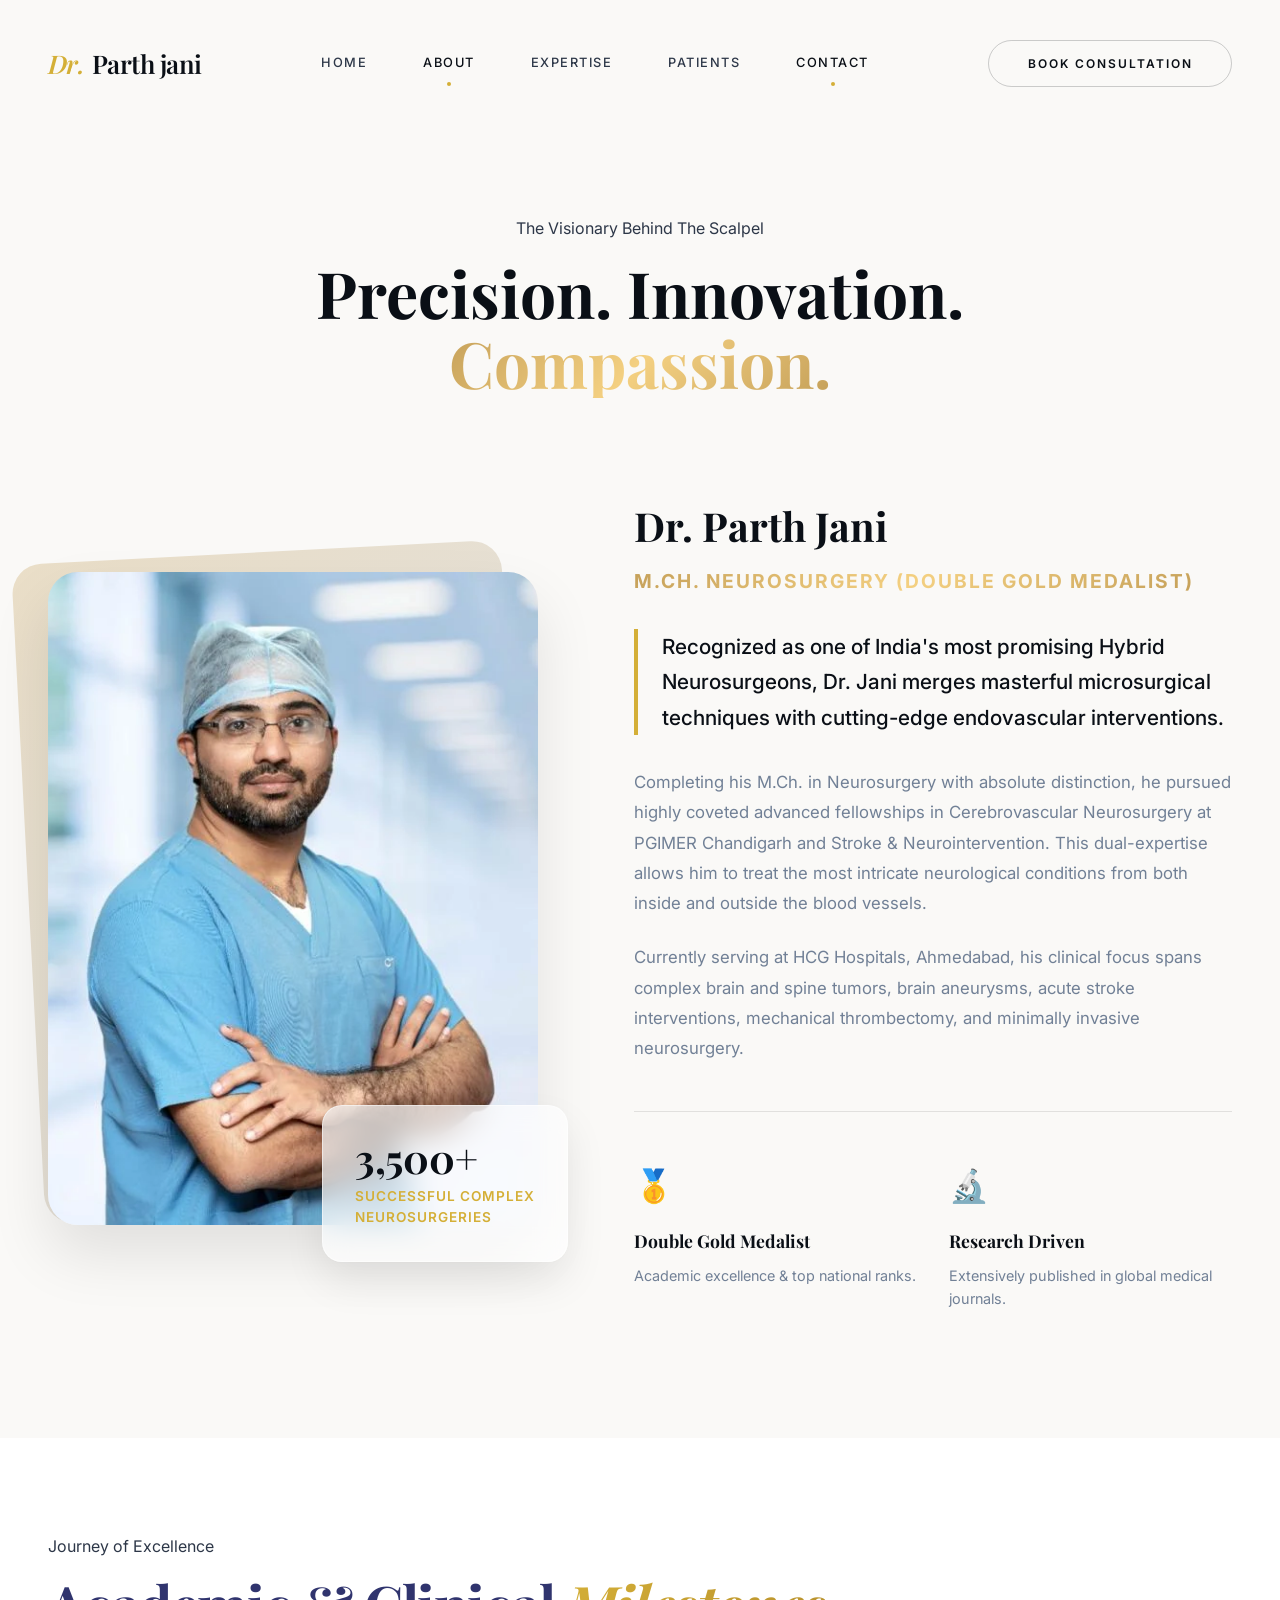
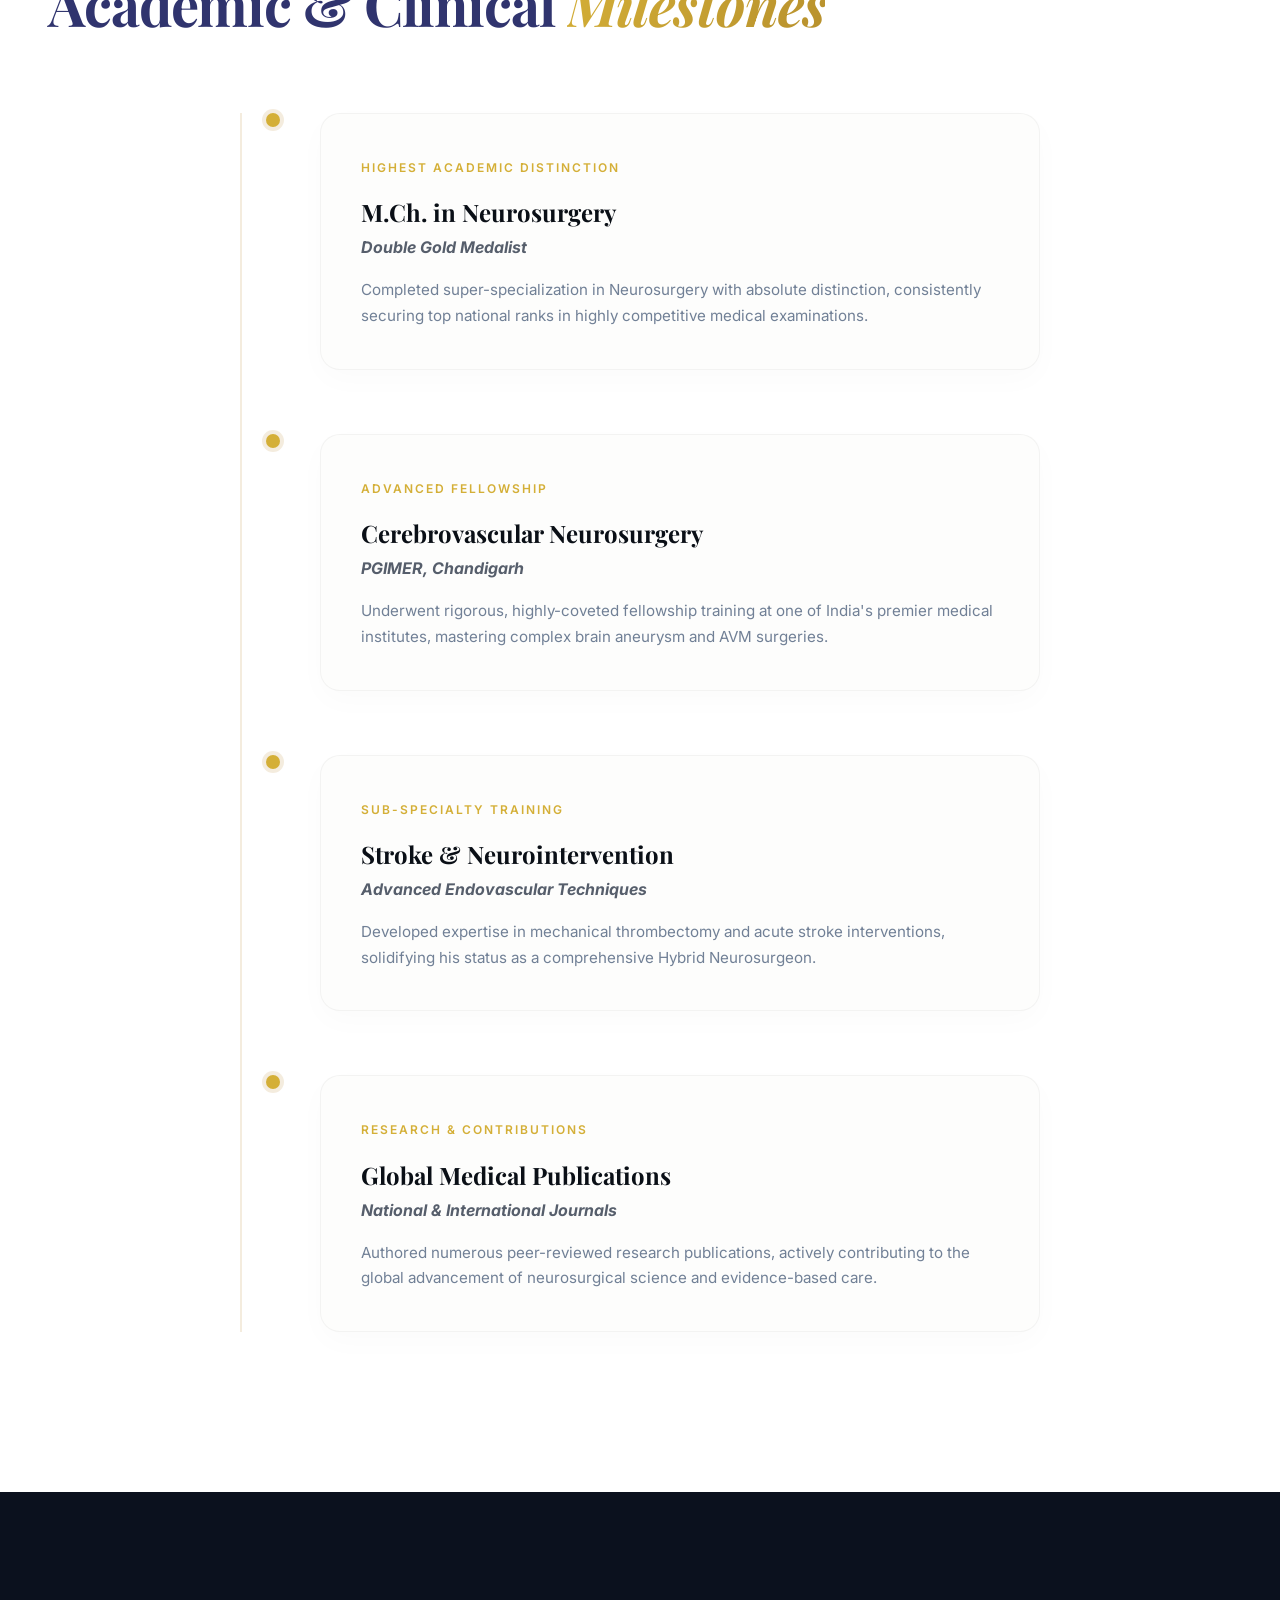
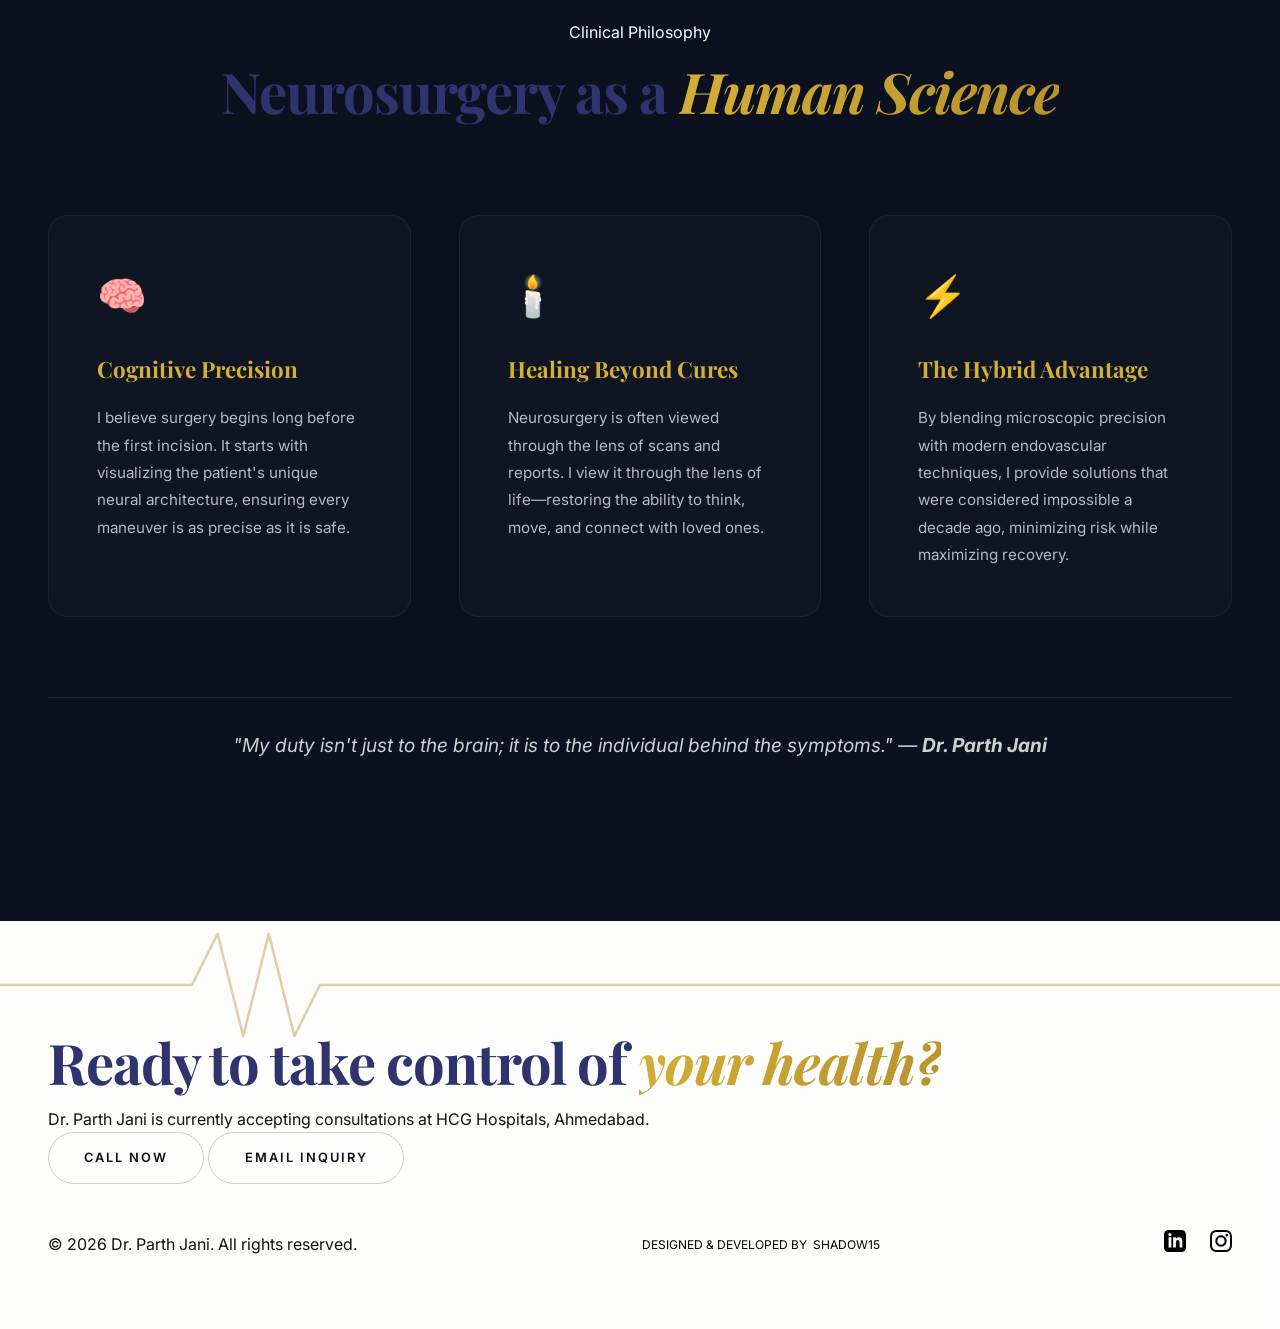
==== about.html @ eb7513cb "first commit" ====
<!DOCTYPE html>
<html lang="en">
<head>
    <meta charset="UTF-8">
    <meta name="viewport" content="width=device-width, initial-scale=1.0">
  <title>Dr.Parth Jani | Portfolio Website </title>
    
    <link rel="preconnect" href="https://fonts.googleapis.com">
    <link rel="preconnect" href="https://fonts.gstatic.com" crossorigin>
    <link href="https://fonts.googleapis.com/css2?family=Inter:wght@300;400;500&family=Playfair+Display:ital,wght@0,600;0,700;1,600&display=swap" rel="stylesheet">
    
    <link rel="stylesheet" href="style.css">
</head>
<body>

    <header class="header" id="header">
        <nav class="navbar container">
            <a href="index.html" class="nav-logo">
                <span class="logo-accent">Dr.</span> Parth jani
            </a>

            <div class="nav-menu" id="nav-menu">
                <ul class="nav-list">
                    <li class="nav-item"><a href="index.html" class="nav-link">Home</a></li>
                    <li class="nav-item"><a href="about.html" class="nav-link active">About</a></li>
                    <li class="nav-item"><a href="expertise.html" class="nav-link">Expertise</a></li>
                    <li class="nav-item"><a href="testimonials.html" class="nav-link">Patients</a></li>
                    <li class="nav-item"><a href="contact.html" class="nav-link active">Contact</a></li>
                </ul>
                
                <div class="nav-close" id="nav-close">
                    <span class="line line-1"></span>
                    <span class="line line-2"></span>
                </div>
            </div>

            <div class="nav-actions">
                  <a href="contact.html" class="btn-primary">Book Consultation</a>
                
                <div class="nav-toggle" id="nav-toggle">
                    <span class="line line-1"></span>
                    <span class="line line-2"></span>
                    <span class="line line-3"></span>
                </div>
            </div>
        </nav>
    </header>


<!-- ==================== ABOUT PAGE HERO & BIO ==================== -->
<main class="about-page-main">
    
    <!-- Hero Title Section -->
    <section class="about-page-hero section">
        <div class="container">
            <span class="section-subtitle reveal">The Visionary Behind The Scalpel</span>
            <h1 class="about-main-title reveal reveal-delay-1">
                Precision. Innovation.<br>
                <span class="text-gradient">Compassion.</span>
            </h1>
        </div>
    </section>

    <!-- Main Biography Split Section -->
    <section class="about-page-content section">
        <div class="container about-grid">
            
            <!-- Left Column: Artistic Visual Presentation -->
            <div class="about-visual-col reveal">
                <div class="about-image-wrapper">
                    <!-- Subtle background glow -->
                    <div class="image-glow-bg"></div>
                    
                    <img src="img/dr. parth janiprofile image.webp" alt="Dr. Parth Jani" class="about-main-img">
                    
                    <!-- Floating Glassmorphism Highlight Card -->
                    <div class="floating-glass-card">
                        <span class="glass-number">3,500+</span>
                        <span class="glass-text">Successful Complex<br>Neurosurgeries</span>
                    </div>
                </div>
            </div>

            <!-- Right Column: Powerful Narrative -->
            <div class="about-text-col reveal reveal-delay-1">
                <div class="biography-content">
                    <h3 class="bio-heading">Dr. Parth Jani</h3>
                    <h4 class="bio-subheading text-gradient">M.Ch. Neurosurgery (Double Gold Medalist)</h4>
                    
                    <p class="lead-paragraph">
                        Recognized as one of India's most promising Hybrid Neurosurgeons, Dr. Jani merges masterful microsurgical techniques with cutting-edge endovascular interventions.
                    </p>
                    
                    <div class="bio-details">
                        <p>Completing his M.Ch. in Neurosurgery with absolute distinction, he pursued highly coveted advanced fellowships in Cerebrovascular Neurosurgery at PGIMER Chandigarh and Stroke & Neurointervention. This dual-expertise allows him to treat the most intricate neurological conditions from both inside and outside the blood vessels.</p>
                        
                        <p>Currently serving at HCG Hospitals, Ahmedabad, his clinical focus spans complex brain and spine tumors, brain aneurysms, acute stroke interventions, mechanical thrombectomy, and minimally invasive neurosurgery.</p>
                    </div>

                    <!-- Unique Value Proposition Grid -->
                    <div class="value-grid">
                        <div class="value-item">
                            <div class="value-icon">🥇</div>
                            <h5>Double Gold Medalist</h5>
                            <p>Academic excellence & top national ranks.</p>
                        </div>
                        <div class="value-item">
                            <div class="value-icon">🔬</div>
                            <h5>Research Driven</h5>
                            <p>Extensively published in global medical journals.</p>
                        </div>
                    </div>
                </div>
            </div>
        </div>
    </section>
</main>


<!-- ==================== ACADEMIC & CLINICAL MILESTONES ==================== -->
    <section class="milestones section">
        <div class="container">
            <div class="section-title-wrapper reveal">
                <span class="section-subtitle">Journey of Excellence</span>
                <h2 class="section-title">Academic & Clinical <span>Milestones</span></h2>
            </div>

            <div class="timeline-container">
                <!-- Timeline Item 1 -->
                <div class="timeline-item reveal">
                    <div class="timeline-dot"></div>
                    <div class="timeline-content">
                        <span class="timeline-category">Highest Academic Distinction</span>
                        <h3 class="timeline-title">M.Ch. in Neurosurgery</h3>
                        <h4 class="timeline-institution">Double Gold Medalist</h4>
                        <p>Completed super-specialization in Neurosurgery with absolute distinction, consistently securing top national ranks in highly competitive medical examinations.</p>
                    </div>
                </div>

                <!-- Timeline Item 2 -->
                <div class="timeline-item reveal reveal-delay-1">
                    <div class="timeline-dot"></div>
                    <div class="timeline-content">
                        <span class="timeline-category">Advanced Fellowship</span>
                        <h3 class="timeline-title">Cerebrovascular Neurosurgery</h3>
                        <h4 class="timeline-institution">PGIMER, Chandigarh</h4>
                        <p>Underwent rigorous, highly-coveted fellowship training at one of India's premier medical institutes, mastering complex brain aneurysm and AVM surgeries.</p>
                    </div>
                </div>

                <!-- Timeline Item 3 -->
                <div class="timeline-item reveal reveal-delay-2">
                    <div class="timeline-dot"></div>
                    <div class="timeline-content">
                        <span class="timeline-category">Sub-Specialty Training</span>
                        <h3 class="timeline-title">Stroke & Neurointervention</h3>
                        <h4 class="timeline-institution">Advanced Endovascular Techniques</h4>
                        <p>Developed expertise in mechanical thrombectomy and acute stroke interventions, solidifying his status as a comprehensive Hybrid Neurosurgeon.</p>
                    </div>
                </div>

                <!-- Timeline Item 4 -->
                <div class="timeline-item reveal reveal-delay-3">
                    <div class="timeline-dot"></div>
                    <div class="timeline-content">
                        <span class="timeline-category">Research & Contributions</span>
                        <h3 class="timeline-title">Global Medical Publications</h3>
                        <h4 class="timeline-institution">National & International Journals</h4>
                        <p>Authored numerous peer-reviewed research publications, actively contributing to the global advancement of neurosurgical science and evidence-based care.</p>
                    </div>
                </div>
            </div>
        </div>
    </section>


    <!-- ==================== THE DOCTOR'S PERSPECTIVE ==================== -->
    <section class="perspective section">
        <div class="container">
            <div class="perspective-header reveal">
                <span class="section-subtitle">Clinical Philosophy</span>
                <h2 class="section-title">Neurosurgery as a <span>Human Science</span></h2>
            </div>

            <div class="perspective-grid reveal reveal-delay-1">
                <!-- Insight 1: Cognitive Approach -->
                <div class="p-card">
                    <div class="p-icon">🧠</div>
                    <h3>Cognitive Precision</h3>
                    <p>I believe surgery begins long before the first incision. It starts with visualizing the patient's unique neural architecture, ensuring every maneuver is as precise as it is safe.</p>
                </div>

                <!-- Insight 2: Patient-Centricity -->
                <div class="p-card">
                    <div class="p-icon">🕯️</div>
                    <h3>Healing Beyond Cures</h3>
                    <p>Neurosurgery is often viewed through the lens of scans and reports. I view it through the lens of life—restoring the ability to think, move, and connect with loved ones.</p>
                </div>

                <!-- Insight 3: Hybrid Innovation -->
                <div class="p-card">
                    <div class="p-icon">⚡</div>
                    <h3>The Hybrid Advantage</h3>
                    <p>By blending microscopic precision with modern endovascular techniques, I provide solutions that were considered impossible a decade ago, minimizing risk while maximizing recovery.</p>
                </div>
            </div>

            <!-- Signature Call-out -->
            <div class="signature-bar reveal">
                <p>"My duty isn't just to the brain; it is to the individual behind the symptoms." — <strong>Dr. Parth Jani</strong></p>
            </div>
        </div>
    </section>

    
<!-- ==================== FOOTER & APPOINTMENT HUB ==================== -->
<footer class="footer-hub" id="contact">
    <!-- Pulse Animation Background -->
    <div class="footer-bg-anim">
        <svg class="footer-pulse" viewBox="0 0 1000 100" preserveAspectRatio="none">
            <polyline class="pulse-line" points="0,50 150,50 170,10 190,90 210,10 230,90 250,50 1000,50" />
        </svg>
    </div>

    <div class="container relative-z">
        <!-- Appointment Card -->
        <div class="appointment-card reveal">
            <h2 class="section-title">Ready to take control of <span>your health?</span></h2>
            <p>Dr. Parth Jani is currently accepting consultations at HCG Hospitals, Ahmedabad.</p>
            <div class="appointment-btns">
                <a href="tel:+919876543210" class="btn-hero">Call Now</a>
                <a href="mailto:contact@drparthjani.com" class="btn-hero">Email Inquiry</a>
            </div>
        </div>

        <!-- Footer Bottom -->
        <div class="footer-bottom">
            <p class="copyright">&copy; 2026 Dr. Parth Jani. All rights reserved.</p>
            
            <a href="https://shadow15.in" class="agency-btn" target="_blank" rel="noopener noreferrer">
                Designed & Developed by <span class="brand-name">Shadow15</span>
            </a>

            <div class="footer-social">
                <a href="https://linkedin.com" target="_blank" rel="noopener noreferrer" aria-label="LinkedIn">
                    <svg class="social-icon" viewBox="0 0 24 24"><path d="M19 0h-14c-2.761 0-5 2.239-5 5v14c0 2.761 2.239 5 5 5h14c2.762 0 5-2.239 5-5v-14c0-2.761-2.238-5-5-5zm-11 19h-3v-11h3v11zm-1.5-12.268c-.966 0-1.75-.79-1.75-1.764s.784-1.764 1.75-1.764 1.75.79 1.75 1.764-.783 1.764-1.75 1.764zm13.5 12.268h-3v-5.604c0-3.368-4-3.113-4 0v5.604h-3v-11h3v1.765c1.396-2.586 7-2.777 7 2.476v6.759z"/></svg>
                </a>
                <a href="https://instagram.com" target="_blank" rel="noopener noreferrer" aria-label="Instagram">
                    <svg class="social-icon" viewBox="0 0 24 24"><path d="M12 2.163c3.204 0 3.584.012 4.85.07 3.252.148 4.771 1.691 4.919 4.919.058 1.265.069 1.645.069 4.849 0 3.205-.012 3.584-.069 4.849-.149 3.225-1.664 4.771-4.919 4.919-1.266.058-1.644.07-4.85.07-3.204 0-3.584-.012-4.849-.07-3.26-.149-4.771-1.699-4.919-4.92-.058-1.265-.07-1.644-.07-4.849 0-3.204.013-3.583.07-4.849.149-3.227 1.664-4.771 4.919-4.919 1.266-.057 1.645-.069 4.849-.069zm0-2.163c-3.259 0-3.667.014-4.947.072-4.358.2-6.78 2.618-6.98 6.98-.059 1.281-.073 1.689-.073 4.948 0 3.259.014 3.668.072 4.948.2 4.358 2.618 6.78 6.98 6.98 1.281.058 1.689.072 4.948.072 3.259 0 3.668-.014 4.948-.072 4.354-.2 6.782-2.618 6.979-6.98.059-1.28.073-1.689.073-4.948 0-3.259-.014-3.667-.072-4.948-.196-4.354-2.618-6.78-6.979-6.98-1.281-.059-1.69-.073-4.949-.073zm0 5.838c-3.403 0-6.162 2.759-6.162 6.162s2.759 6.163 6.162 6.163 6.162-2.759 6.162-6.163c0-3.403-2.759-6.162-6.162-6.162zm0 10.162c-2.209 0-4-1.79-4-4 0-2.209 1.791-4 4-4s4 1.791 4 4c0 2.21-1.791 4-4 4zm6.406-11.845c-.796 0-1.441.645-1.441 1.44s.645 1.44 1.441 1.44c.795 0 1.439-.645 1.439-1.44s-.644-1.44-1.439-1.44z"/></svg>
                </a>
            </div>
        </div>
    </div>
</footer>
    
    <script src="script.js"></script>
</body>
</html>
---- style.css ----
/* ==================== CSS VARIABLES (GLOBAL DESIGN SYSTEM) ==================== */
:root {
    /* Ultra-Premium Color Palette */
    --color-primary: #0a0f16;       /* Obsidian Black */
    --color-secondary: #d4af37;     /* True Metallic Gold */
    --color-secondary-dim: rgba(212, 175, 55, 0.15);
    --color-text: #2d3748;          /* Slate Grey */
    --color-text-light: #718096;    /* Soft Ash */
    --color-background: #faf9f7;    /* Warm Alabaster */
    --color-white: #ffffff;

    /* Typography */
    --font-primary: 'Inter', -apple-system, sans-serif;
    --font-secondary: 'Playfair Display', serif;

    /* Spacing & Utilities */
    --transition-smooth: 0.6s cubic-bezier(0.16, 1, 0.3, 1); 
    --shadow-glass: 0 20px 40px rgba(10, 15, 22, 0.08);
    --shadow-glow: 0 0 20px rgba(212, 175, 55, 0.3);
    --z-fixed: 1000;
}

/* ==================== RESET & BASE ==================== */
* {
    margin: 0;
    padding: 0;
    box-sizing: border-box;
}

html {
    scroll-behavior: smooth;
}

body {
    font-family: var(--font-primary);
    background-color: var(--color-background);
    color: var(--color-text);
    line-height: 1.6;
    overflow-x: hidden;
}

a {
    text-decoration: none;
}

ul {
    list-style: none;
}

.container {
    max-width: 1400px; 
    margin: 0 auto;
    padding: 0 3rem;
}

/* ==================== UNIQUE FLOATING NAVBAR ==================== */
.header {
    width: 100%;
    position: fixed;
    top: 0;
    left: 0;
    z-index: var(--z-fixed);
    transition: var(--transition-smooth);
    background-color: transparent;
    padding: 2.5rem 0;
}

/* Scrolled State: The Floating Glass Capsule */
.header.scrolled {
    padding: 1rem 0;
    top: 1.5rem;
    width: calc(100% - 4rem);
    left: 50%;
    transform: translateX(-50%);
    background: rgba(255, 255, 255, 0.65);
    backdrop-filter: blur(24px) saturate(180%);
    -webkit-backdrop-filter: blur(24px) saturate(180%);
    box-shadow: var(--shadow-glass);
    border: 1px solid rgba(255, 255, 255, 0.8);
    border-radius: 100px; 
}

.header.scrolled .container {
    padding: 0 2rem;
}

.navbar {
    display: flex;
    justify-content: space-between;
    align-items: center;
}

/* Brand Logo */
.nav-logo {
    font-family: var(--font-secondary);
    font-size: 1.6rem;
    font-weight: 600;
    color: var(--color-primary);
    letter-spacing: -0.02em;
    transition: var(--transition-smooth);
}

.logo-accent {
    color: var(--color-secondary);
    font-style: italic;
    padding-right: 2px;
}

/* Navigation Menu */
.nav-list {
    display: flex;
    align-items: center;
    gap: 3.5rem;
}

/* Bespoke Hover Links */
.nav-link {
    color: var(--color-text);
    font-size: 0.8rem;
    font-weight: 500;
    letter-spacing: 1.5px;
    text-transform: uppercase;
    transition: var(--transition-smooth);
    position: relative;
    padding: 0.5rem 0;
    display: flex;
    flex-direction: column;
    align-items: center;
}

/* Elegant Dot Indicator */
.nav-link::after {
    content: '';
    position: absolute;
    bottom: -4px;
    width: 4px;
    height: 4px;
    border-radius: 50%;
    background-color: var(--color-secondary);
    opacity: 0;
    transform: translateY(10px) scale(0);
    transition: var(--transition-smooth);
}

.nav-link:hover::after,
.nav-link.active::after {
    opacity: 1;
    transform: translateY(0) scale(1);
}

.nav-link:hover,
.nav-link.active {
    color: var(--color-primary);
}

/* Actions & Buttons */
.nav-actions {
    display: flex;
    align-items: center;
    gap: 1.5rem;
}

/* Luxury Fine-Line Button */
.btn-primary {
    display: inline-block;
    padding: 0.8rem 2.4rem;
    background-color: transparent;
    color: var(--color-primary);
    font-size: 0.75rem;
    font-weight: 600;
    letter-spacing: 2px;
    text-transform: uppercase;
    border-radius: 100px;
    border: 1px solid rgba(10, 15, 22, 0.2);
    transition: var(--transition-smooth);
    position: relative;
    overflow: hidden;
    z-index: 1;
}

/* Hover Fill Effect */
.btn-primary::before {
    content: '';
    position: absolute;
    top: 0;
    left: 0;
    width: 100%;
    height: 100%;
    background-color: var(--color-primary);
    z-index: -1;
    transform: scaleX(0);
    transform-origin: right;
    transition: transform 0.6s cubic-bezier(0.16, 1, 0.3, 1);
}

.btn-primary:hover::before {
    transform: scaleX(1);
    transform-origin: left;
}

.btn-primary:hover {
    color: var(--color-white);
    border-color: var(--color-primary);
    box-shadow: var(--shadow-glass);
}

/* Mobile Toggle Buttons */
.nav-toggle,
.nav-close {
    display: none;
    cursor: pointer;
    width: 24px;
    height: 20px;
    position: relative;
}

/* Base styles for the lines */
.nav-toggle .line,
.nav-close .line {
    display: block;
    width: 100%;
    height: 1.5px;
    background-color: var(--color-primary);
    transition: var(--transition-smooth);
}

/* Sirf close button ki lines ko absolute rakhna hai taaki 'X' ban sake */
.nav-close .line {
    position: absolute;
}

/* ==================== RESPONSIVE DESIGN ==================== */
@media screen and (max-width: 1024px) {
    .nav-list {
        gap: 2rem;
    }
    .container {
        padding: 0 2rem;
    }
}

@media screen and (max-width: 768px) {
    .header {
        padding: 1.5rem 0;
    }

    .header.scrolled {
        width: calc(100% - 2rem);
        top: 1rem;
    }

    /* Mobile Sidebar Menu */
    .nav-menu {
        position: fixed;
        top: 0;
        right: -100%;
        width: 100%;
        height: 100vh;
        background: rgb(255, 255, 255); 
        backdrop-filter: blur(24px);
        -webkit-backdrop-filter: blur(24px);
        padding: 8rem 3rem;
        transition: var(--transition-smooth);
        display: flex;
        flex-direction: column;
        z-index: var(--z-fixed);
    }

    .nav-menu.show-menu {
        right: 0;
    }

    .nav-list {
        flex-direction: column;
        align-items: center;
        gap: 3rem;
    }

    .nav-link {
        font-size: 1.5rem;
        font-family: var(--font-secondary);
        text-transform: capitalize;
        letter-spacing: 0;
    }

    .nav-link::after {
        bottom: -8px;
    }

    /* Hamburger Animation setup */
    .nav-toggle {
        display: flex;
        flex-direction: column;
        justify-content: space-between;
    }

    .nav-close {
        display: block;
        position: absolute;
        top: 2rem;
        right: 2.5rem;
        width: 30px;
        height: 30px;
    }

    .nav-close .line-1 { transform: rotate(45deg); top: 14px; width: 100%; }
    .nav-close .line-2 { transform: rotate(-45deg); top: 14px; width: 100%; }
    
    .btn-primary {
        display: none; 
    }
}



/* ==================== HERO SECTION (ULTRA-PREMIUM MEDICAL) ==================== */
.hero {
    position: relative;
    min-height: 100vh;
    display: flex;
    align-items: center;
    padding-top: 10rem;
    overflow: hidden;
    background-color: var(--color-background);
    z-index: 1;
}

/* --- 1. LUXURY BACKGROUND: GLOWING ORBS --- */
.hero::before,
.hero::after {
    content: '';
    position: absolute;
    border-radius: 50%;
    filter: blur(100px);
    z-index: -3;
}

.hero::before {
    width: 45vw;
    height: 45vw;
    background: radial-gradient(circle, rgba(212, 175, 55, 0.12) 0%, rgba(212, 175, 55, 0) 70%);
    top: -10%;
    right: -5%;
}

.hero::after {
    width: 40vw;
    height: 40vw;
    background: radial-gradient(circle, rgba(15, 23, 42, 0.08) 0%, rgba(15, 23, 42, 0) 70%);
    bottom: -15%;
    left: -10%;
}

/* --- 2. ADVANCED MEDICAL BACKGROUND (DESKTOP) --- */
.medical-bg {
    position: absolute;
    inset: 0;
    z-index: -2;
    pointer-events: none;
    overflow: hidden;
}

.desktop-medical-bg {
    display: block;
    position: absolute;
    inset: 0;
    width: 100%;
    height: 100%;
}

/* Drifting Brain Network */
.brain-network {
    position: absolute;
    top: 50%;
    left: 45%;
    width: 120vw;
    height: 120vh;
    transform: translate(-50%, -50%);
    animation: driftNetwork 30s ease-in-out infinite alternate;
}

@keyframes driftNetwork {
    0% {
        transform: translate(-50%, -50%) rotate(-1deg) scale(0.95);
        opacity: 0.5;
    }
    100% {
        transform: translate(-48%, -52%) rotate(1deg) scale(1.05);
        opacity: 0.8;
    }
}

.neuron-link {
    fill: none;
    stroke: var(--color-secondary);
    stroke-width: 1px;
    opacity: 0.2;
}

.neuron-node {
    fill: var(--color-secondary);
    filter: drop-shadow(0 0 10px rgba(212, 175, 55, 0.9));
    transform-origin: center;
    animation: synapseFire 3s infinite alternate ease-in-out;
}

.node-1 {
    animation-delay: 0s;
    animation-duration: 3s;
}

.node-2 {
    animation-delay: 1.5s;
    animation-duration: 4s;
}

.node-3 {
    animation-delay: 0.8s;
    animation-duration: 2.5s;
}

.node-4 {
    animation-delay: 2.2s;
    animation-duration: 3.5s;
}

.node-5 {
    animation-delay: 0.4s;
    animation-duration: 4.5s;
}

@keyframes synapseFire {
    0% {
        opacity: 0.2;
        transform: scale(0.5);
    }
    100% {
        opacity: 1;
        transform: scale(1.8);
    }
}

/* Desktop EKG Pulse & Tracer */
.neuro-pulse-desktop {
    position: absolute;
    top: 25%;
    left: 0;
    width: 200%;
    height: 150px;
    opacity: 0.35;
    animation: slidePulse 25s linear infinite;
    z-index: -1;
}

.pulse-line {
    fill: none;
    stroke: rgba(212, 175, 55, 0.3);
    stroke-width: 2px;
    stroke-linecap: round;
    stroke-linejoin: round;
}

.pulse-tracer {
    fill: none;
    stroke: var(--color-secondary);
    stroke-width: 3px;
    stroke-linecap: round;
    stroke-linejoin: round;
    stroke-dasharray: 50 1500;
    filter: drop-shadow(0 0 10px var(--color-secondary));
    animation: tracePulse 4s cubic-bezier(0.25, 1, 0.5, 1) infinite;
}

@keyframes tracePulse {
    0% {
        stroke-dashoffset: 1550;
        opacity: 0;
    }
    10% {
        opacity: 1;
    }
    90% {
        opacity: 1;
    }
    100% {
        stroke-dashoffset: 0;
        opacity: 0;
    }
}

@keyframes slidePulse {
    0% {
        transform: translateX(0);
    }
    100% {
        transform: translateX(-50%);
    }
}

/* Mobile Background Hidden on Desktop */
.mobile-medical-bg {
    display: none;
}

/* --- 3. LAYOUT & SPACING --- */
.hero-container {
    grid-template-columns: 1fr 1.1fr;
    align-items: center;
    gap: 4rem;
    position: relative;
    z-index: 2;
}

/* --- 4. PREMIUM TYPOGRAPHY & BUTTONS --- */
.hero-subtitle {
    display: inline-block;
    font-size: 0.75rem;
    font-weight: 700;
    letter-spacing: 3px;
    text-transform: uppercase;
    color: var(--color-secondary);
    margin-bottom: 1.5rem;
    position: relative;
    padding-left: 3.5rem;
}

.hero-subtitle::before {
    content: '';
    position: absolute;
    left: 0;
    top: 50%;
    width: 2.5rem;
    height: 1px;
    background-color: var(--color-secondary);
}

.hero-title {
    font-family: var(--font-secondary);
    font-size: 4.8rem;
    line-height: 1.05;
    color: var(--color-primary);
    margin-bottom: 2rem;
    font-weight: 600;
    letter-spacing: -0.03em;
}

.shimmer-text {
    background: linear-gradient(120deg, var(--color-secondary) 20%, #4bb85d 40%, #4cc59d 60%, var(--color-secondary) 80%);
    background-size: 200% auto;
    color: transparent;
    -webkit-background-clip: text;
    background-clip: text;
    -webkit-text-fill-color: transparent;
    font-style: italic;
    animation: shine 5s linear infinite;
}

@keyframes shine {
    to {
        background-position: 200% center;
    }
}

.hero-description {
    font-size: 1.15rem;
    color: var(--color-text-light);
    max-width: 500px;
    margin-bottom: 3.5rem;
    font-weight: 300;
    line-height: 1.8;
}

.text-highlight-gold {
    font-weight: 600;
    letter-spacing: 0.5px;
}

/* DEDICATED HERO BUTTONS (Fixes the mobile visibility bug) */
.hero-btns {
    display: flex;
    align-items: center;
    gap: 1.5rem;
    flex-wrap: wrap;
}

.btn-hero {
    display: inline-block;
    padding: 0.9rem 2.2rem;
    background-color: transparent;
    color: var(--color-primary);
    font-size: 0.8rem;
    font-weight: 600;
    letter-spacing: 2px;
    text-transform: uppercase;
    border-radius: 100px;
    border: 1px solid rgba(10, 15, 22, 0.2);
    transition: var(--transition-smooth);
    position: relative;
    overflow: hidden;
    z-index: 1;
    cursor: pointer;
}

.btn-hero::before {
    content: '';
    position: absolute;
    top: 0;
    left: 0;
    width: 100%;
    height: 100%;
    background-color: var(--color-primary);
    z-index: -1;
    transform: scaleX(0);
    transform-origin: right;
    transition: transform 0.6s cubic-bezier(0.16, 1, 0.3, 1);
}

.btn-hero:hover::before {
    transform: scaleX(1);
    transform-origin: left;
}

.btn-hero:hover {
    color: var(--color-white);
    border-color: var(--color-primary);
    box-shadow: 0 10px 25px rgba(15, 23, 42, 0.2);
}

.glow-effect:hover {
    box-shadow: 0 10px 30px rgba(212, 175, 55, 0.3);
}

/* --- 5. ADVANCED 3D VISUALS (FOREGROUND) --- */
.hero-images {
    position: relative;
    display: flex;
    justify-content: flex-end;
    perspective: 1500px;
}

.hero-img-box {
    position: relative;
    width: 95%;
    max-width: 580px;
    border-radius: 24px;
    transform-style: preserve-3d;
    transition: transform 0.4s cubic-bezier(0.25, 1, 0.5, 1);
    box-shadow: -30px 40px 80px rgba(10, 15, 22, 0.15), -10px 15px 30px rgba(10, 15, 22, 0.08), inset 0 0 0 1px rgba(255, 255, 255, 0.4);
}

.hero-img-box::after {
    content: '';
    position: absolute;
    top: 0;
    left: 0;
    width: 100%;
    height: 100%;
    border-radius: 24px;
    pointer-events: none;
    background: linear-gradient(135deg, rgba(255,255,255,0.2) 0%, rgba(255,255,255,0) 100%);
    transform: translateZ(1px);
}

.hero-img {
    width: 100%;
    height: auto;
    display: block;
    border-radius: 24px;
}

/* --- 6. FLOATING GLASSMORPHISM CARDS (3D) --- */
.glass-card {
    background: rgba(255, 255, 255, 0.7);
    backdrop-filter: blur(24px) saturate(150%);
    -webkit-backdrop-filter: blur(24px) saturate(150%);
    border: 1px solid rgba(255, 255, 255, 0.9);
    border-radius: 16px;
    padding: 1.5rem 1.8rem;
    display: flex;
    align-items: center;
    gap: 1.2rem;
    position: absolute;
    z-index: 10;
    transform: translateZ(90px);
    box-shadow: -15px 20px 40px rgba(10, 15, 22, 0.12);
}

.highlight-gold {
    background: rgba(255, 255, 255, 0.85);
    border: 1px solid rgba(212, 175, 55, 0.6);
}

.pulse-glow {
    animation: pulseGlow 4s infinite alternate;
}

@keyframes pulseGlow {
    0% {
        box-shadow: -15px 20px 40px rgba(10, 15, 22, 0.12), 0 0 15px rgba(212, 175, 55, 0.1);
    }
    100% {
        box-shadow: -15px 20px 40px rgba(10, 15, 22, 0.12), 0 0 35px rgba(212, 175, 55, 0.4);
    }
}

.gold-text-accent {
    color: var(--color-secondary);
    text-shadow: 0 2px 15px rgba(212, 175, 55, 0.4);
}

.card-1 {
    top: 10%;
    left: -12%;
}

.card-2 {
    bottom: 12%;
    right: -8%;
}

.card-number {
    font-family: var(--font-secondary);
    font-size: 2.4rem;
    font-weight: 700;
    color: var(--color-primary);
    line-height: 1;
}

.card-text {
    font-size: 0.75rem;
    font-weight: 600;
    color: var(--color-text-light);
    text-transform: uppercase;
    letter-spacing: 1px;
    line-height: 1.4;
}

/* --- 7. LUXURY SCROLL INDICATOR --- */
.scroll-indicator {
    position: absolute;
    bottom: 2rem;
    left: 50%;
    transform: translateX(-50%);
    display: flex;
    flex-direction: column;
    align-items: center;
    gap: 0.5rem;
    z-index: 10;
}

.scroll-text {
    font-size: 0.65rem;
    font-weight: 600;
    text-transform: uppercase;
    letter-spacing: 2px;
    color: var(--color-text-light);
}

.scroll-mouse {
    width: 24px;
    height: 38px;
    border: 1.5px solid var(--color-text-light);
    border-radius: 20px;
    display: flex;
    justify-content: center;
}

.scroll-wheel {
    width: 4px;
    height: 8px;
    background-color: var(--color-secondary);
    border-radius: 4px;
    margin-top: 6px;
    animation: scrollWheel 2s cubic-bezier(0.15, 0.41, 0.69, 0.94) infinite;
}

@keyframes scrollWheel {
    0% {
        transform: translateY(0);
        opacity: 1;
    }
    100% {
        transform: translateY(12px);
        opacity: 0;
    }
}

/* --- 8. SCROLL REVEAL TIMINGS --- */
.reveal {
    opacity: 0;
    transform: translateY(40px);
    transition: all 1.2s cubic-bezier(0.16, 1, 0.3, 1);
}

.reveal.active {
    opacity: 1;
    transform: translateY(0);
}

.reveal-delay-1 {
    transition-delay: 0.1s;
}

.reveal-delay-2 {
    transition-delay: 0.3s;
}

.reveal-delay-3 {
    transition-delay: 0.5s;
}

.reveal-delay-4 {
    transition-delay: 0.8s;
}

/* ==================== RESPONSIVE DESIGN (HERO) ==================== */
@media screen and (max-width: 1024px) {
    .hero-title {
        font-size: 3.8rem;
    }
    .hero-container {
        gap: 2rem;
    }
    .card-1 {
        left: -5%;
    }
}

@media screen and (max-width: 768px) {
    .hero {
        padding-top: 9rem;
        min-height: auto;
        padding-bottom: 6rem;
    }

    .hero-container {
        grid-template-columns: 1fr;
        text-align: center;
        gap: 3rem;
    }

    .hero-subtitle::before {
        display: none;
    }

    .hero-subtitle {
        padding-left: 0;
        margin-bottom: 1rem;
    }

    .hero-title {
        font-size: 3.2rem;
    }

    .hero-description {
        margin: 0 auto 2.5rem;
        font-size: 1rem;
    }
    
    /* MOBILE BUTTON FIX: Ensures they stack perfectly and are visible */
    .hero-btns {
        flex-direction: column;
        gap: 1rem;
        width: 100%;
        align-items: center;
    }

    .btn-hero {
        width: 85%;
        max-width: 320px;
        text-align: center;
    }
    
    .hero-images {
        justify-content: center;
        margin-top: 1rem;
    }

    /* Hide Desktop Background */
    .desktop-medical-bg {
        display: none;
    }
    
    /* Reveal Immersive Mobile Beating Heart & Pulse */
    .mobile-medical-bg {
        display: block;
        position: absolute;
        inset: 0;
        width: 100%;
        height: 100%;
    }

    .pumping-heart-mobile {
        position: absolute;
        top: 42%;
        left: 50%;
        width: 280px;
        height: 280px;
        transform: translate(-50%, -50%);
        opacity: 0.15;
        animation: doubleBeat 1.2s ease-in-out infinite;
        z-index: 1;
        filter: drop-shadow(0 0 15px rgba(212, 175, 55, 0.4));
    }

    @keyframes doubleBeat {
        0% {
            transform: translate(-50%, -50%) scale(1);
        }
        15% {
            transform: translate(-50%, -50%) scale(1.15);
        }
        30% {
            transform: translate(-50%, -50%) scale(1);
        }
        45% {
            transform: translate(-50%, -50%) scale(1.15);
        }
        100% {
            transform: translate(-50%, -50%) scale(1);
        }
    }

    .neuro-pulse-mobile {
        position: absolute;
        top: 40%;
        left: 0;
        width: 200%;
        height: 100px;
        transform: translateY(-50%);
        opacity: 0.3;
        animation: slidePulseMobile 12s linear infinite;
        z-index: 0;
    }
    
    .pulse-line-mobile {
        fill: none;
        stroke: var(--color-secondary);
        stroke-width: 2.5px;
        stroke-linecap: round;
        stroke-linejoin: round;
        filter: drop-shadow(0 0 6px rgba(212, 175, 55, 0.9));
    }

    @keyframes slidePulseMobile {
        0% {
            transform: translateY(-50%) translateX(0);
        }
        100% {
            transform: translateY(-50%) translateX(-50%);
        }
    }

    /* Mobile Image & Cards */
    .hero-img-box {
        width: 90%;
        max-width: 310px;
        margin: 0 auto;
        animation: floatMobile3D 12s ease-in-out infinite;
    }

    .glass-card {
        padding: 0.75rem 1.2rem;
        gap: 0.8rem;
        border-radius: 12px;
        transform: translateZ(40px);
        box-shadow: 0 15px 35px rgba(10, 15, 22, 0.15), inset 0 0 0 1px rgba(255, 255, 255, 0.9);
    }

    .card-number {
        font-size: 1.5rem;
    }

    .card-text {
        font-size: 0.65rem;
        line-height: 1.2;
        letter-spacing: 0.5px;
    }

    .card-1 {
        top: -20px;
        left: -5%;
    }

    .card-2 {
        bottom: -20px;
        right: -5%;
    }

    .scroll-indicator {
        display: none;
    }

    @keyframes floatMobile3D {
        0% {
            transform: rotateX(4deg) rotateY(-4deg) translateY(0);
        }
        33% {
            transform: rotateX(-4deg) rotateY(4deg) translateY(-12px);
        }
        66% {
            transform: rotateX(4deg) rotateY(4deg) translateY(-6px);
        }
        100% {
            transform: rotateX(4deg) rotateY(-4deg) translateY(0);
        }
    }
}


/* ==================== TRUST STATISTICS (LIGHT MODE PREMIUM) ==================== */
.trust-stats {
    position: relative;
    background-color: var(--color-background); /* Your Alabaster Pearl White */
    padding: 8rem 0;
    overflow: hidden;
}

/* --- Section Titles --- */
.section-title {
    font-family: var(--font-secondary);
    font-size: 3.5rem;
    color: var(--color-primary);
    letter-spacing: -0.02em;
}

.section-title span {
    background: linear-gradient(120deg, var(--color-secondary), #b8912d);
    background-clip: text;
    -webkit-background-clip: text;
    color: transparent;
    -webkit-text-fill-color: transparent;
    font-style: italic;
}

/* --- Synaptic Background (Light Mode) --- */
.stats-bg {
    position: absolute;
    inset: 0;
    z-index: 0;
    pointer-events: none;
}

.synapse-field {
    width: 100%;
    height: 100%;
    background-image: radial-gradient(rgba(212, 175, 55, 0.08) 1px, transparent 1px);
    background-size: 60px 60px;
}

.synapse-node {
    position: absolute;
    width: 8px;
    height: 8px;
    background: var(--color-secondary);
    border-radius: 50%;
    box-shadow: 0 0 10px rgba(212, 175, 55, 0.3);
    animation: floatNode 8s infinite alternate;
}

/* Background Wave (Light) */
.wave-path {
    fill: rgba(212, 175, 55, 0.05);
    animation: waveFlow 10s linear infinite;
}

/* --- Light Glassmorphism Cards --- */
.stats-grid {
    display: grid;
    grid-template-columns: repeat(4, 1fr);
    gap: 2rem;
}

.glass-light {
    background: rgba(255, 255, 255, 0.5);
    backdrop-filter: blur(12px);
    border: 1px solid rgba(255, 255, 255, 0.8);
    border-radius: 24px;
    padding: 3rem 2rem;
    text-align: center;
    box-shadow: 0 10px 30px rgba(10, 15, 22, 0.05);
    transition: all 0.5s cubic-bezier(0.16, 1, 0.3, 1);
}

.glass-light:hover {
    transform: translateY(-10px);
    box-shadow: 0 20px 40px rgba(10, 15, 22, 0.1);
    border-color: var(--color-secondary);
}

.highlight-gold-light {
    background: rgba(212, 175, 55, 0.05);
    border-color: var(--color-secondary);
}

.stat-number {
    font-family: var(--font-secondary);
    font-size: 3.5rem;
    color: var(--color-primary);
    margin-bottom: 0.5rem;
}

.stat-label {
    font-size: 0.8rem;
    font-weight: 700;
    color: var(--color-secondary);
    text-transform: uppercase;
    letter-spacing: 2px;
}

@media screen and (max-width: 768px) {
    .stats-grid { grid-template-columns: 1fr; }
    .stat-number { font-size: 2.8rem; }
}
/* ==========================================================================
   ABOUT DOCTOR SECTION
   ========================================================================== */

.about {
    padding: 10rem 0;
    background-color: var(--color-background);
}

.about-container {
    display: grid;
    /* PC Optimization: Image gets more space to ensure no text overlapping */
    grid-template-columns: 0.8fr 1.2fr;
    gap: 5rem;
    align-items: start;
}

/* --- About Visual --- */
.about-visual {
    position: sticky;
    top: 150px;
    width: 100%;
}

.about-img-box {
    position: relative;
    border-radius: 20px;
    overflow: hidden;
    /* Aspect ratio lock ensures the image frame stays consistent */
    aspect-ratio: 4/5;
}

.about-img {
    width: 100%;
    height: 100%;
    object-fit: cover;
    filter: grayscale(20%);
    transition: filter 0.6s ease;
}

.about-img:hover {
    filter: grayscale(0%);
}

.img-accent-frame {
    position: absolute;
    top: 20px;
    left: 20px;
    width: 100%;
    height: 100%;
    border: 2px solid var(--color-secondary);
    z-index: -1;
    border-radius: 20px;
}

/* --- About Data (Typography) --- */
.about-subtitle {
    display: block;
    font-size: 0.75rem;
    font-weight: 700;
    letter-spacing: 3px;
    text-transform: uppercase;
    color: var(--color-secondary);
    margin-bottom: 1rem;
}

.about-data .section-title {
    font-family: var(--font-secondary);
    font-size: 3rem;
    color: var(--color-primary);
    margin-bottom: 0.5rem;
}

.about-designation {
    font-size: 1.25rem;
    margin-bottom: 2rem;
    font-weight: 500;
    font-family: var(--font-secondary);
    font-style: italic;
    color: var(--color-secondary);
}

.about-bio p {
    margin-bottom: 1.5rem;
    color: var(--color-text); /* Higher contrast for professional readability */
    font-size: 1.05rem;
    line-height: 1.8;
}

.about-cta {
    margin-top: 3rem;
}

/* --- Responsive Adjustments --- */
@media screen and (min-width: 1200px) {
    .about-container {
        gap: 8rem;
    }
}

@media screen and (max-width: 1024px) {
    .about-container {
        grid-template-columns: 1fr 1fr;
        gap: 3rem;
    }
}

@media screen and (max-width: 768px) {
    .about-container {
        grid-template-columns: 1fr;
        gap: 3rem;
    }
    
    .about-visual {
        position: relative;
        top: 0;
    }
    
    .about-img {
        height: 450px;
    }
    
    .about-data {
        text-align: center;
    }
    
    .about-subtitle {
        margin-bottom: 0.5rem;
    }
}


/* ==================== WHY CHOOSE DOCTOR SECTION ==================== */
.why-choose {
    padding: 8rem 0;
    background-color: #fcfbf9; /* Slightly warmer than background for depth */
}

.why-grid {
    display: grid;
    grid-template-columns: repeat(3, 1fr);
    gap: 3rem;
    margin-top: 4rem;
}

.why-card {
    background: var(--color-white);
    padding: 3rem 2rem;
    border-radius: 20px;
    border: 1px solid rgba(0,0,0,0.05);
    transition: all 0.4s ease;
    text-align: center;
}

.why-card:hover {
    transform: translateY(-10px);
    box-shadow: 0 20px 40px rgba(10, 15, 22, 0.08);
    border-color: var(--color-secondary);
}

.why-icon {
    width: 60px;
    height: 60px;
    background: rgba(212, 175, 55, 0.1);
    color: var(--color-secondary);
    display: flex;
    align-items: center;
    justify-content: center;
    border-radius: 50%;
    margin: 0 auto 1.5rem;
}

.why-icon svg {
    width: 24px;
    height: 24px;
}

.why-card h3 {
    font-family: var(--font-secondary);
    font-size: 1.5rem;
    color: var(--color-primary);
    margin-bottom: 1rem;
}

.why-card p {
    color: var(--color-text-light);
    line-height: 1.7;
    font-size: 0.95rem;
}

/* Responsive */
@media screen and (max-width: 968px) {
    .why-grid { grid-template-columns: 1fr; }
}


/* ==================== EXPERTISE SECTION (HORIZONTAL GRID) ==================== */
.expertise {
    padding: 8rem 0;
    background-color: var(--color-white);
}

.expertise-grid {
    display: grid;
    /* This ensures they stay horizontal on PC. 
       'auto-fit' + 'minmax' handles the responsiveness automatically. */
    grid-template-columns: repeat(4, 1fr); 
    gap: 2rem;
    margin-top: 4rem;
    align-items: stretch; /* Keeps all cards equal height */
}

.expertise-card {
    display: flex;
    flex-direction: column;
    padding: 2.5rem;
    border: 1px solid rgba(0, 0, 0, 0.06);
    border-radius: 24px;
    transition: var(--transition-smooth);
    background: #fff;
}

.expertise-card:hover {
    border-color: var(--color-secondary);
    box-shadow: 0 20px 40px rgba(0, 0, 0, 0.08);
    transform: translateY(-8px);
}

/* Icon Box Styling */
.exp-icon-box {
    width: 60px;
    height: 60px;
    margin-bottom: 2rem;
    display: flex;
    align-items: center;
    justify-content: center;
    background: rgba(212, 175, 55, 0.08);
    border-radius: 16px;
    flex-shrink: 0; /* Prevents icon from squishing */
}

.anim-icon {
    width: 32px;
    height: 32px;
}

.expertise-card h3 {
    font-family: var(--font-secondary);
    font-size: 1.25rem;
    margin-bottom: 1.5rem;
    color: var(--color-primary);
    min-height: 3.5rem; /* Ensures titles align */
}

.expertise-card ul {
    list-style: none;
    color: var(--color-text-light);
    font-size: 0.95rem;
    line-height: 2;
    margin-top: auto; /* Pushes list to the bottom */
}

/* --- Responsive Adjustments --- */
@media screen and (max-width: 1024px) {
    .expertise-grid {
        grid-template-columns: repeat(2, 1fr); /* 2x2 layout on tablets */
    }
}

@media screen and (max-width: 768px) {
    .expertise-grid {
        grid-template-columns: 1fr; /* Stacked on mobile */
    }
}

/* Footer Hub Base */
.footer-hub {
    position: relative;
    background-color: #ffffffb6;
    padding: 6rem 0 2rem;
    color: #131010;
    overflow: hidden;
}

/* Background Animation Fix (Allows Clicks) */
.footer-bg-anim {
    position: absolute; top: 0; left: 0; width: 100%; height: 100%;
    z-index: 0; opacity: 0.5;
    pointer-events: none; /* Allows clicks to pass through */
}

.relative-z {
    position: relative;
    z-index: 10; /* Ensures content stays clickable */
}

/* Pulse Animation */
.pulse-line {
    fill: none; stroke: #c5a059; stroke-width: 2px;
    animation: pulseScroll 10s linear infinite;
}
@keyframes pulseScroll {
    0% { transform: translateX(100%); }
    100% { transform: translateX(-100%); }
}

/* Footer Bottom Section */
.footer-bottom {
    display: flex;
    justify-content: space-between;
    align-items: center;
    border-top: 1px solid rgba(255, 255, 255, 0.1);
    padding: 2rem 0;
    flex-wrap: wrap;
    gap: 2rem;
}

/* Shadow 15 Premium Button */
.agency-btn {
    display: flex; align-items: center;
    padding: 0.6rem 1.4rem;
    border: 1px solid rgba(255, 255, 255, 0.2);
    border-radius: 50px;
    color: #000000 !important;
    text-decoration: none;
    font-size: 0.75rem;
    text-transform: uppercase;
    transition: all 0.3s ease;
    cursor: pointer;
    pointer-events: auto; /* Ensures clickability */
}

.brand-name {
    margin-left: 6px;
    transition: all 0.3s ease;
}

.agency-btn:hover { 
    background: rgba(107, 23, 23, 0.05); 
    border-color: #c5a059; 
}
.agency-btn:hover .brand-name { 
    color: #c5a059; 
    font-weight: 700; 
}

/* Social Icons */
.footer-social { display: flex; gap: 1.5rem; }
.social-icon { 
    width: 22px; height: 22px; fill: #030202; 
    transition: 0.3s; cursor: pointer;
}
.social-icon:hover { fill: #c5a059; }

@media screen and (max-width: 768px) {
    .footer-bottom { flex-direction: column; text-align: center; }
}









/* ==========================================================================
   ABOUT PAGE UNIQUE STYLES
   ========================================================================== */

.about-page-main {
    background-color: var(--color-background); /* Uses your existing light/alabaster theme */
    padding-top: 120px; /* Space for fixed navbar */
    overflow-x: hidden;
}

/* --- Hero Section & Gradients --- */
.about-page-hero {
    padding: 6rem 0 2rem;
    text-align: center;
}

.about-main-title {
    font-family: var(--font-secondary);
    font-size: clamp(3rem, 5vw, 5.5rem);
    line-height: 1.1;
    color: var(--color-primary);
    margin-top: 1rem;
}

/* Powerful Gold Gradient Text */
.text-gradient {
    background: linear-gradient(135deg, #c5a059 0%, #f4d081 50%, #c5a059 100%);
    -webkit-background-clip: text;
    -webkit-text-fill-color: transparent;
    background-clip: text;
    color: transparent; /* Fallback */
    display: inline-block;
}

/* --- Split Grid Layout --- */
.about-page-content {
    padding: 4rem 0 8rem;
}

.about-grid {
    display: grid;
    grid-template-columns: 0.9fr 1.1fr;
    gap: 6rem;
    align-items: center;
}

/* --- Artistic Visual Presentation (Left Side) --- */
.about-image-wrapper {
    position: relative;
    border-radius: 30px;
    z-index: 1;
}

.image-glow-bg {
    position: absolute;
    top: -20px;
    left: -20px;
    width: 100%;
    height: 100%;
    background: linear-gradient(135deg, rgba(197, 160, 89, 0.3) 0%, rgba(11, 17, 30, 0.1) 100%);
    border-radius: 30px;
    z-index: -1;
    transform: rotate(-3deg);
    transition: transform 0.6s ease;
}

.about-image-wrapper:hover .image-glow-bg {
    transform: rotate(0deg);
}

.about-main-img {
    width: 100%;
    border-radius: 30px;
    aspect-ratio: 3/4;
    object-fit: cover;
    box-shadow: 0 30px 60px rgba(0,0,0,0.1);
}

/* Floating Glassmorphism Card */
.floating-glass-card {
    position: absolute;
    bottom: -30px;
    right: -30px;
    background: rgba(255, 255, 255, 0.7);
    backdrop-filter: blur(15px);
    -webkit-backdrop-filter: blur(15px);
    border: 1px solid rgba(255, 255, 255, 0.5);
    padding: 2rem;
    border-radius: 20px;
    box-shadow: 0 20px 40px rgba(0,0,0,0.08);
    display: flex;
    flex-direction: column;
    z-index: 5;
    animation: float 6s ease-in-out infinite;
}

.glass-number {
    font-size: 2.5rem;
    font-weight: 700;
    color: var(--color-primary);
    font-family: var(--font-secondary);
    line-height: 1;
    margin-bottom: 0.5rem;
}

.glass-text {
    font-size: 0.85rem;
    font-weight: 600;
    color: var(--color-secondary);
    text-transform: uppercase;
    letter-spacing: 1px;
}

@keyframes float {
    0% { transform: translateY(0px); }
    50% { transform: translateY(-15px); }
    100% { transform: translateY(0px); }
}

/* --- Powerful Narrative (Right Side) --- */
.bio-heading {
    font-family: var(--font-secondary);
    font-size: 2.5rem;
    color: var(--color-primary);
    margin-bottom: 0.5rem;
}

.bio-subheading {
    font-size: 1.2rem;
    letter-spacing: 2px;
    text-transform: uppercase;
    margin-bottom: 2rem;
}

.lead-paragraph {
    font-size: 1.3rem;
    font-weight: 500;
    color: var(--color-primary);
    line-height: 1.7;
    margin-bottom: 2rem;
    border-left: 4px solid var(--color-secondary);
    padding-left: 1.5rem;
}

.bio-details p {
    font-size: 1.05rem;
    line-height: 1.8;
    color: var(--color-text-light);
    margin-bottom: 1.5rem;
}

/* Value Grid */
.value-grid {
    display: grid;
    grid-template-columns: 1fr 1fr;
    gap: 2rem;
    margin-top: 3rem;
    padding-top: 3rem;
    border-top: 1px solid rgba(0,0,0,0.1);
}

.value-icon {
    font-size: 2rem;
    margin-bottom: 1rem;
}

.value-item h5 {
    font-family: var(--font-secondary);
    font-size: 1.1rem;
    color: var(--color-primary);
    margin-bottom: 0.5rem;
}

.value-item p {
    font-size: 0.9rem;
    color: var(--color-text-light);
    line-height: 1.6;
}

/* --- Responsive Adjustments --- */
@media screen and (max-width: 1024px) {
    .about-grid { grid-template-columns: 1fr; gap: 4rem; }
    .floating-glass-card { right: 20px; bottom: -20px; }
}

@media screen and (max-width: 768px) {
    .about-main-title { font-size: 2.5rem; }
    .value-grid { grid-template-columns: 1fr; gap: 1.5rem; }
    .lead-paragraph { font-size: 1.1rem; }
}



/* ==========================================================================
   TIMELINE MILESTONES SECTION
   ========================================================================== */

.milestones {
    padding: 6rem 0 10rem;
    background-color: var(--color-white); /* Keeps it bright and clean */
}

.timeline-container {
    position: relative;
    max-width: 800px;
    margin: 4rem auto 0;
    padding-left: 2rem;
}

/* The Vertical Line */
.timeline-container::before {
    content: '';
    position: absolute;
    top: 0;
    left: 0;
    height: 100%;
    width: 2px;
    background: rgba(197, 160, 89, 0.2); /* Subtle Gold Line */
}

/* Timeline Items */
.timeline-item {
    position: relative;
    margin-bottom: 4rem;
    padding-left: 3rem;
}

.timeline-item:last-child {
    margin-bottom: 0;
}

/* The Glowing Dots */
.timeline-dot {
    position: absolute;
    top: 0;
    left: -6px; /* Centers the dot on the 2px line */
    width: 14px;
    height: 14px;
    border-radius: 50%;
    background-color: var(--color-secondary); /* Gold */
    box-shadow: 0 0 0 4px rgba(197, 160, 89, 0.2);
    transition: all 0.4s ease;
}

.timeline-item:hover .timeline-dot {
    box-shadow: 0 0 0 8px rgba(197, 160, 89, 0.3);
    background-color: var(--color-primary); /* Turns dark on hover */
}

/* Timeline Content Box */
.timeline-content {
    background: #fdfdfc;
    padding: 2.5rem;
    border-radius: 20px;
    border: 1px solid rgba(0,0,0,0.04);
    box-shadow: 0 10px 30px rgba(0,0,0,0.02);
    transition: transform 0.4s ease, box-shadow 0.4s ease;
}

.timeline-item:hover .timeline-content {
    transform: translateY(-5px);
    box-shadow: 0 15px 40px rgba(0,0,0,0.06);
    border-color: rgba(197, 160, 89, 0.2);
}

.timeline-category {
    display: inline-block;
    font-size: 0.75rem;
    text-transform: uppercase;
    letter-spacing: 2px;
    color: var(--color-secondary);
    margin-bottom: 1rem;
    font-weight: 600;
}

.timeline-title {
    font-family: var(--font-secondary);
    font-size: 1.5rem;
    color: var(--color-primary);
    margin-bottom: 0.25rem;
}

.timeline-institution {
    font-size: 1rem;
    color: var(--color-text);
    font-style: italic;
    margin-bottom: 1rem;
    opacity: 0.8;
}

.timeline-content p {
    color: var(--color-text-light);
    line-height: 1.7;
    font-size: 0.95rem;
}

/* Responsive adjustments */
@media screen and (max-width: 768px) {
    .timeline-container {
        padding-left: 1rem;
    }
    
    .timeline-container::before {
        left: 0;
    }
    
    .timeline-dot {
        left: -6px;
    }
    
    .timeline-item {
        padding-left: 2rem;
        margin-bottom: 3rem;
    }
    
    .timeline-content {
        padding: 1.5rem;
    }
}


/* ==================== THE DOCTOR'S PERSPECTIVE (PREMIUM) ==================== */


.section-title{

color: #30346e;
}
.perspective {
    padding: 8rem 0;
    background: #0b111e; /* Deep navy, non-lab aesthetic */
    color: #fff;
}

.perspective-header {
    text-align: center;
    margin-bottom: 5rem;
}

.perspective-grid {
    display: grid;
    grid-template-columns: repeat(3, 1fr);
    gap: 3rem;
}

.p-card {
    padding: 3rem;
    border: 1px solid rgba(255,255,255,0.05);
    border-radius: 20px;
    background: rgba(255,255,255,0.02);
    transition: 0.4s ease;
}

.p-card:hover {
    background: rgba(255,255,255,0.05);
    border-color: var(--color-secondary);
    transform: translateY(-10px);
}

.p-icon {
    font-size: 2.5rem;
    margin-bottom: 1.5rem;
}

.p-card h3 {
    font-family: var(--font-secondary);
    font-size: 1.4rem;
    margin-bottom: 1rem;
    color: var(--color-secondary);
}

.p-card p {
    font-size: 0.95rem;
    line-height: 1.8;
    color: rgba(255,255,255,0.7);
}

.signature-bar {
    margin-top: 5rem;
    text-align: center;
    padding: 2rem;
    border-top: 1px solid rgba(255,255,255,0.1);
    font-size: 1.2rem;
    font-style: italic;
    color: rgba(255,255,255,0.8);
}

/* Responsive */
@media screen and (max-width: 768px) {
    .perspective-grid { grid-template-columns: 1fr; }
}


/* ==================== EXPERTISE PAGE: ANIMATED NEURO-PRECISION ==================== */
.expertise-page {
    padding: 10rem 0;
    background-color: var(--color-background);
    position: relative;
}

.header-block {
    text-align: center;
    margin-bottom: 6rem;
}

.expertise-grid {
    display: grid;
    grid-template-columns: repeat(2, 1fr);
    gap: 2.5rem;
}

/* Card Styling with Animation */
.expert-card {
    position: relative;
    padding: 4rem;
    background: #ffffff;
    border: 1px solid rgba(0,0,0,0.05);
    border-radius: 30px;
    transition: all 0.6s cubic-bezier(0.16, 1, 0.3, 1);
    overflow: hidden;
    /* Subtle breathing animation */
    animation: floatCard 6s ease-in-out infinite;
}

@keyframes floatCard {
    0%, 100% { transform: translateY(0); }
    50% { transform: translateY(-10px); }
}

/* Hover Effect: Pulse & Glow */
.expert-card:hover {
    border-color: var(--color-secondary);
    box-shadow: 0 40px 80px rgba(197, 160, 89, 0.15);
    transform: translateY(-20px) scale(1.02);
    animation: none; /* Stop floating on hover for stability */
}

/* Neural Background Pattern Animation */
.expert-card::before {
    content: '';
    position: absolute;
    top: 0;
    left: 0;
    width: 100%;
    height: 100%;
    background-image: radial-gradient(circle at 50% 50%, rgba(197, 160, 89, 0.03) 0%, transparent 70%);
    opacity: 0;
    transition: opacity 0.5s ease;
}

.expert-card:hover::before {
    opacity: 1;
}

/* Icon Box Animation */
.icon-box {
    font-size: 3rem;
    margin-bottom: 2rem;
    transition: transform 0.5s ease;
}

.expert-card:hover .icon-box {
    transform: scale(1.1) rotate(5deg);
}

.expert-card h3 {
    font-family: var(--font-secondary);
    font-size: 1.8rem;
    color: var(--color-primary);
    margin-bottom: 1.5rem;
}

.expert-card p {
    font-size: 1rem;
    color: var(--color-text-light);
    line-height: 1.8;
    margin-bottom: 2rem;
}

/* List Styling */
.focus-list {
    list-style: none;
    padding: 0;
}

.focus-list li {
    padding-left: 1.5rem;
    position: relative;
    margin-bottom: 0.8rem;
    color: var(--color-primary);
    font-weight: 500;
    transition: padding 0.3s ease;
}

.focus-list li:hover {
    padding-left: 2rem;
    color: var(--color-secondary);
}

.focus-list li::before {
    content: '▪';
    position: absolute;
    left: 0;
    color: var(--color-secondary);
}

/* Responsive */
@media screen and (max-width: 992px) {
    .expertise-grid { grid-template-columns: 1fr; }
    .expert-card { animation: none; } /* Disable float on mobile */
}



/* ==================== TESTIMONIALS: RESPONSIVE SWIPE ==================== */
.testimonials {
    padding: 8rem 0;
    background: #fdfdfc;
}

/* Base Mosaic Layout */
.testimonial-mosaic {
    display: grid;
    grid-template-columns: repeat(5, 350px); /* 5 items in a row */
    gap: 2rem;
    margin-top: 4rem;
    overflow-x: auto; /* Allows horizontal scroll */
    padding-bottom: 2rem; /* Space for scrollbar */
    scroll-snap-type: x mandatory; /* Snaps to cards on swipe */
    scrollbar-width: none; /* Hide scrollbar for clean look */
}

/* Hide scrollbar for Chrome/Safari/Edge */
.testimonial-mosaic::-webkit-scrollbar {
    display: none;
}

.t-card {
    background: #fff;
    padding: 3rem;
    border-radius: 25px;
    border: 1px solid rgba(0,0,0,0.05);
    transition: all 0.5s ease;
    display: flex;
    flex-direction: column;
    justify-content: space-between;
    scroll-snap-align: center; /* Snaps cards to center */
    min-width: 320px; /* Ensures they don't squish */
}

.t-card:hover {
    box-shadow: 0 20px 40px rgba(0,0,0,0.05);
    transform: translateY(-5px);
    border-color: var(--color-secondary);
}

.t-rating {
    color: #ffc107;
    letter-spacing: 2px;
    margin-bottom: 1.5rem;
}

.t-card p {
    font-size: 1.1rem;
    line-height: 1.8;
    color: var(--color-text);
    margin-bottom: 2.5rem;
    font-style: italic;
}

.t-author {
    display: flex;
    align-items: center;
    gap: 1.5rem;
}

.t-avatar {
    width: 50px;
    height: 50px;
    background: var(--color-primary);
    color: var(--color-secondary);
    border-radius: 50%;
    display: flex;
    align-items: center;
    justify-content: center;
    font-weight: 700;
}

.t-author h4 {
    font-family: var(--font-secondary);
    font-size: 1.1rem;
    margin: 0;
}

.t-author span {
    font-size: 0.8rem;
    color: var(--color-text-light);
}

/* Desktop: Re-enable grid flow */
@media screen and (min-width: 993px) {
    .testimonial-mosaic {
        grid-template-columns: repeat(3, 1fr); /* 3 columns on wide screens */
        overflow-x: visible;
        scroll-snap-type: none;
    }
    .t-card {
        min-width: auto;
    }
}

/* ==================== ASYMMETRICAL GALLERY GRID ==================== */

.gallery {
    padding: 8rem 0;
    background: #fff;
}

.gallery-grid {
    display: grid;
    grid-template-columns: repeat(4, 1fr);
    grid-auto-rows: 250px;
    gap: 1.5rem;
    margin-top: 4rem;
}

.g-item {
    position: relative;
    border-radius: 20px;
    overflow: hidden;
    cursor: pointer;
}

.g-item img {
    width: 100%;
    height: 100%;
    object-fit: cover;
    transition: transform 0.7s cubic-bezier(0.16, 1, 0.3, 1);
}

/* Grid Spanning Classes */
.g-large { grid-column: span 2; grid-row: span 2; }
.g-tall { grid-row: span 2; }
.g-wide { grid-column: span 2; }

/* Interactive Effects */
.g-item:hover img {
    transform: scale(1.1);
}

.g-overlay {
    position: absolute;
    inset: 0;
    background: rgba(11, 17, 30, 0.2);
    opacity: 0;
    transition: 0.5s ease;
}

.g-item:hover .g-overlay {
    opacity: 1;
}

/* Responsive Grid adjustment */
@media screen and (max-width: 1024px) {
    .gallery-grid { grid-template-columns: repeat(2, 1fr); }
    /* Reset spans for smaller screens for better flow */
    .g-large, .g-wide, .g-tall { grid-column: span 1; grid-row: span 1; }
}



/* ==================== CONTACT PAGE: FULLY RESPONSIVE ==================== */

.contact-page {
    padding: 6rem 0;
    background: #fdfdfc;
}

.contact-grid {
    display: grid;
    grid-template-columns: 1fr 1.2fr;
    gap: 4rem;
    align-items: start;
    max-width: 1200px;
    margin: 0 auto;
    padding: 0 1.5rem;
}

/* --- Left Side: Info --- */
.contact-desc {
    font-size: 1.1rem;
    color: #666;
    line-height: 1.7;
    margin: 1.5rem 0 3rem;
}

.info-item {
    display: flex;
    gap: 1.5rem;
    margin-bottom: 2rem;
    align-items: center;
}

.info-item .icon {
    font-size: 1.5rem;
    background: rgba(197, 160, 89, 0.1);
    min-width: 50px;
    height: 50px;
    display: flex;
    align-items: center;
    justify-content: center;
    border-radius: 12px;
}

.info-item h5 {
    font-size: 0.9rem;
    color: #c5a059; /* Gold accent */
    text-transform: uppercase;
    letter-spacing: 1px;
    margin-bottom: 0.2rem;
}

/* --- Right Side: Form --- */
.contact-form-wrapper {
    background: #ffffff;
    padding: 3rem;
    border-radius: 20px;
    border: 1px solid rgba(0,0,0,0.08);
    box-shadow: 0 10px 30px rgba(0,0,0,0.03);
}

.form-title {
    font-family: 'Playfair Display', serif; /* Or your preferred secondary font */
    font-size: 1.5rem;
    margin-bottom: 2rem;
    color: #0b111e;
}

.input-group {
    margin-bottom: 1.5rem;
}

.input-group input, 
.input-group textarea {
    width: 100%;
    padding: 1rem;
    border: 1px solid rgba(0,0,0,0.1);
    border-radius: 12px;
    font-size: 1rem;
    transition: 0.3s;
}

.input-group input:focus, 
.input-group textarea:focus {
    border-color: #c5a059;
    outline: none;
    box-shadow: 0 0 0 4px rgba(197, 160, 89, 0.1);
}

/* --- Mobile Responsiveness --- */
@media screen and (max-width: 992px) {
    .contact-grid {
        grid-template-columns: 1fr; /* Stack vertically on mobile */
        gap: 3rem;
    }
    
    .contact-page {
        padding: 4rem 0;
    }
    
    .contact-form-wrapper {
        padding: 2rem;
    }
}

@media screen and (max-width: 480px) {
    .contact-desc {
        font-size: 1rem;
    }
    
    .info-item {
        gap: 1rem;
    }
}
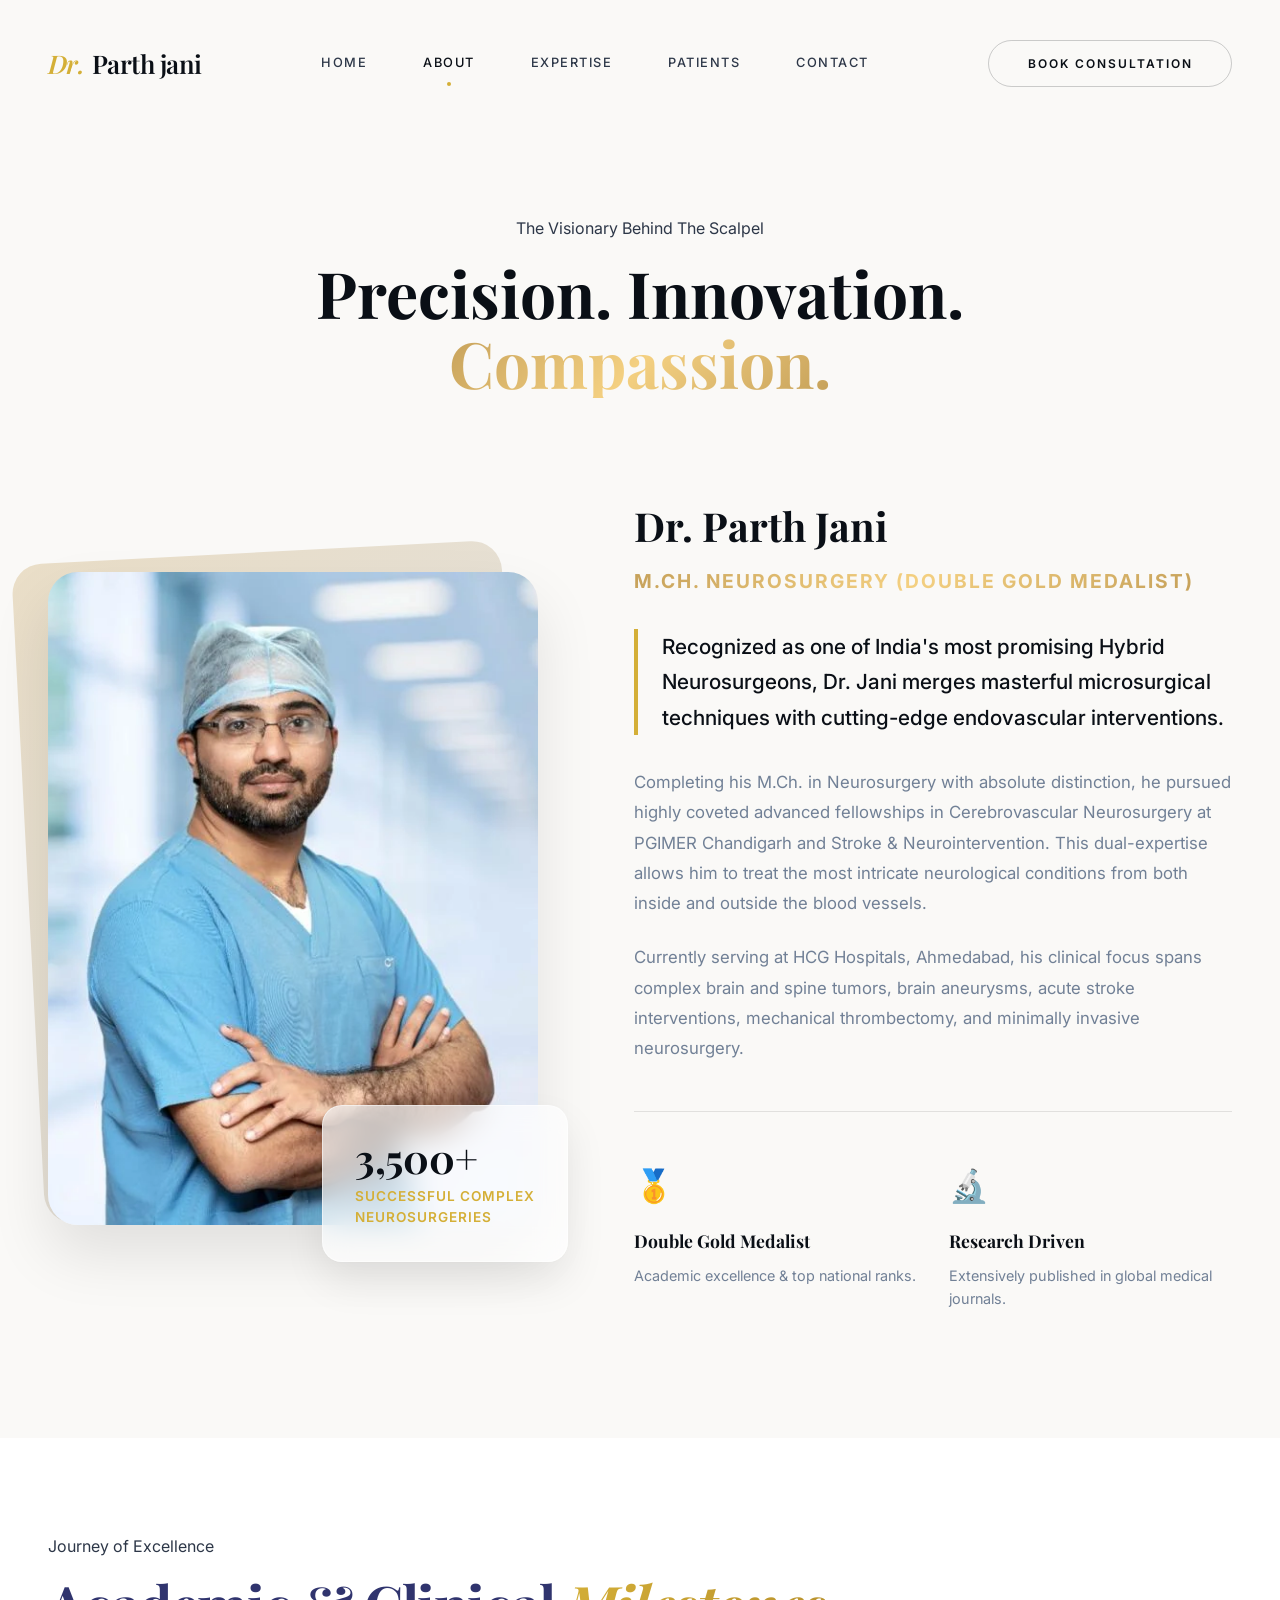
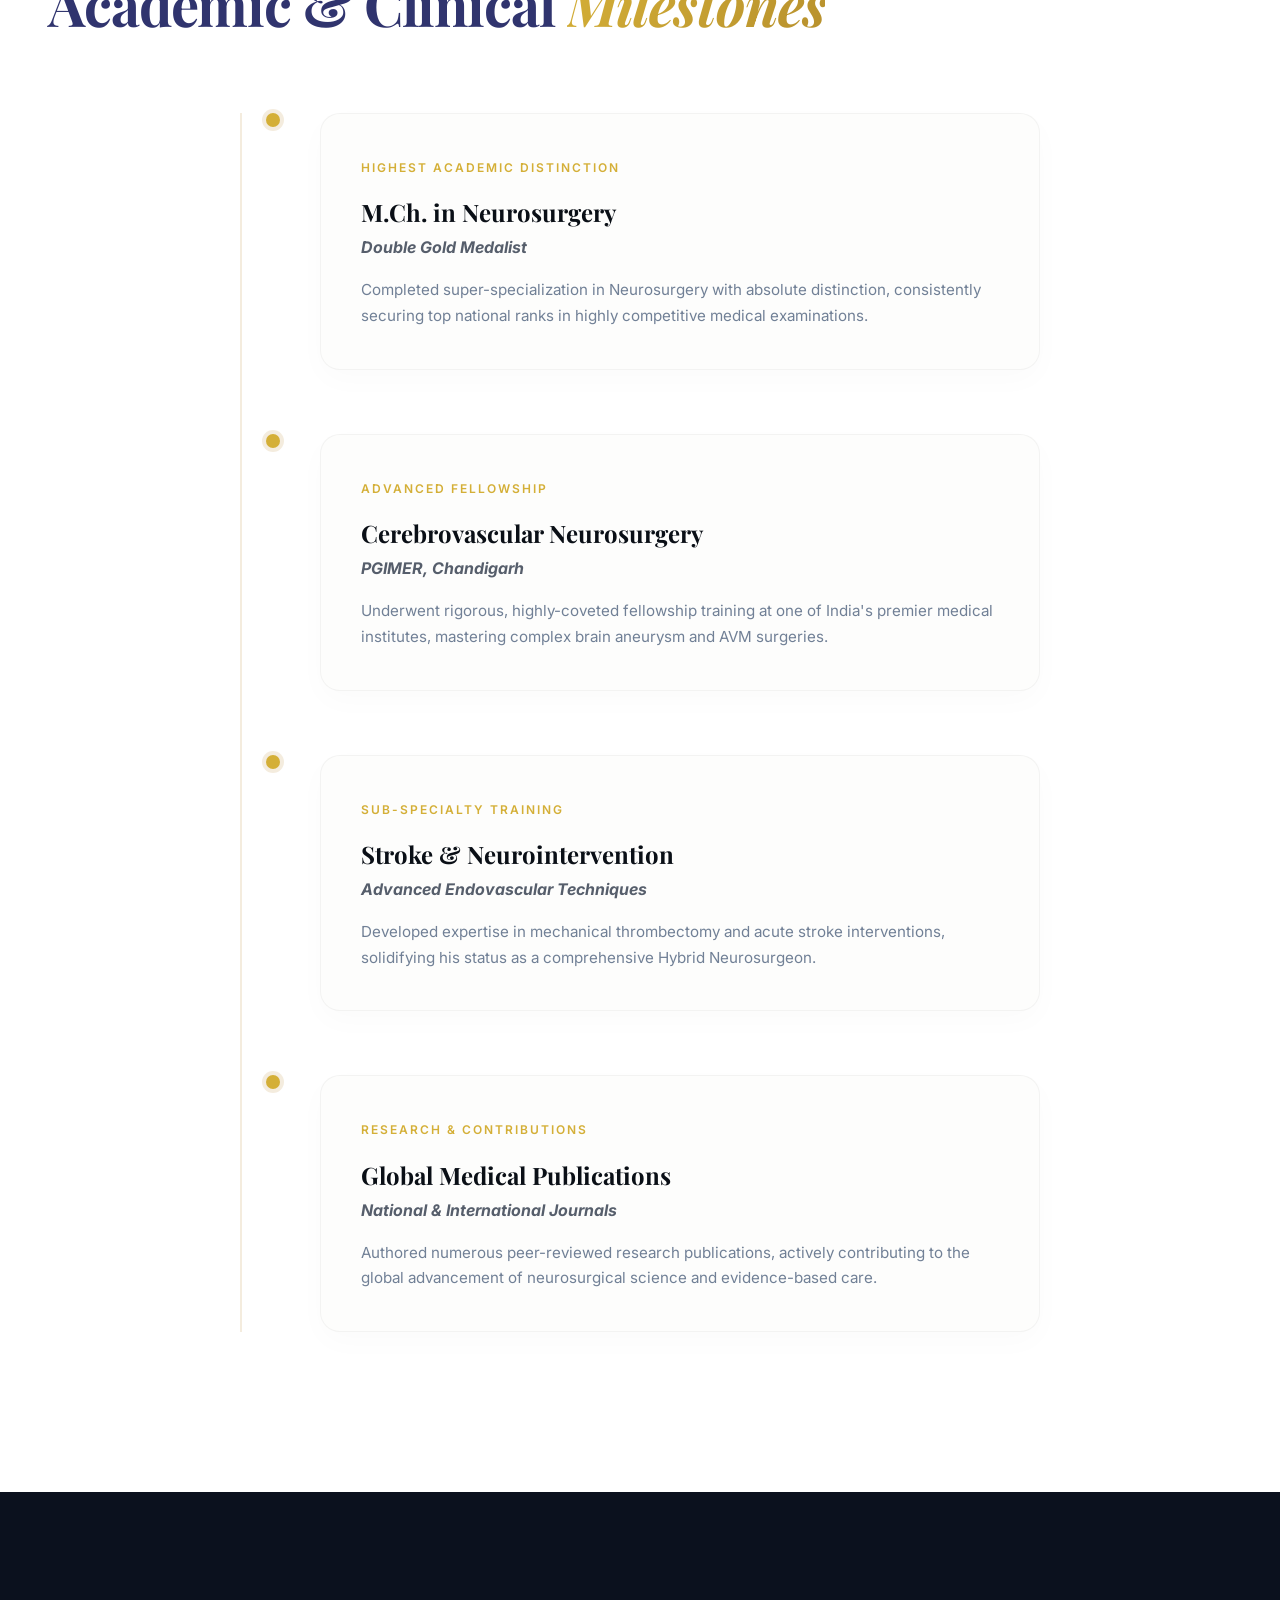
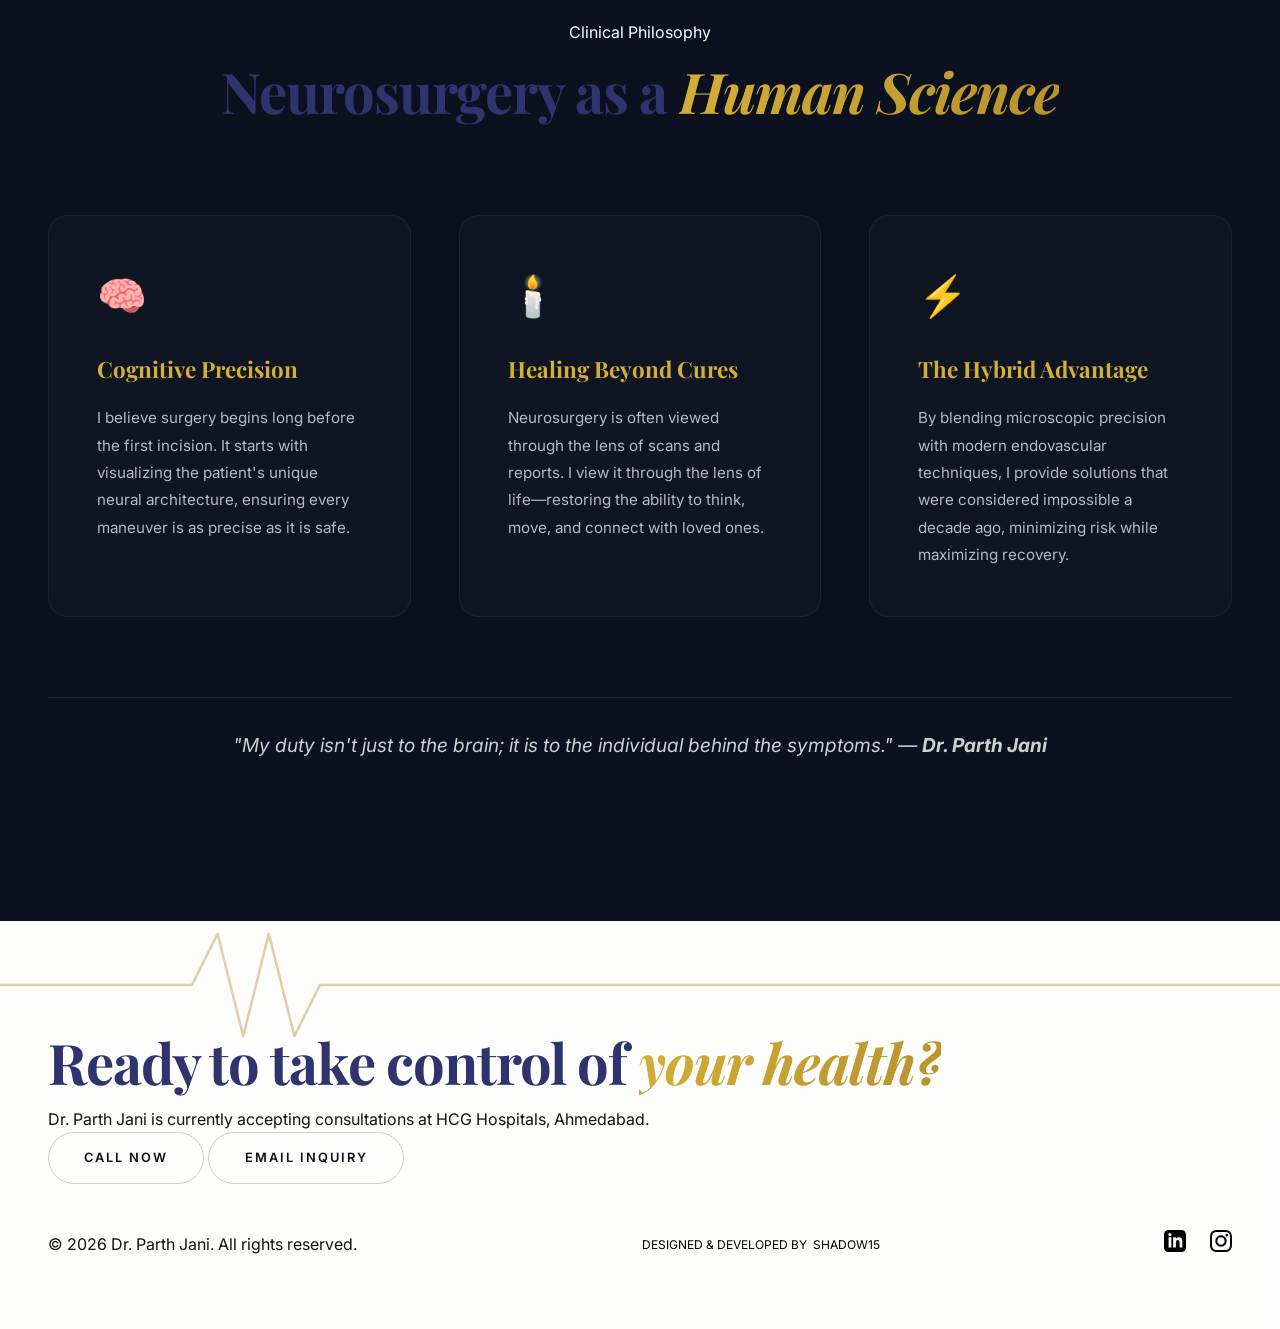
==== commit 28ab1bb3: "second commit" ====
--- a/about.html
+++ b/about.html
@@ -25,7 +25,7 @@
                     <li class="nav-item"><a href="about.html" class="nav-link active">About</a></li>
                     <li class="nav-item"><a href="expertise.html" class="nav-link">Expertise</a></li>
                     <li class="nav-item"><a href="testimonials.html" class="nav-link">Patients</a></li>
-                    <li class="nav-item"><a href="contact.html" class="nav-link active">Contact</a></li>
+                    <li class="nav-item"><a href="contact.html" class="nav-link ">Contact</a></li>
                 </ul>
                 
                 <div class="nav-close" id="nav-close">
